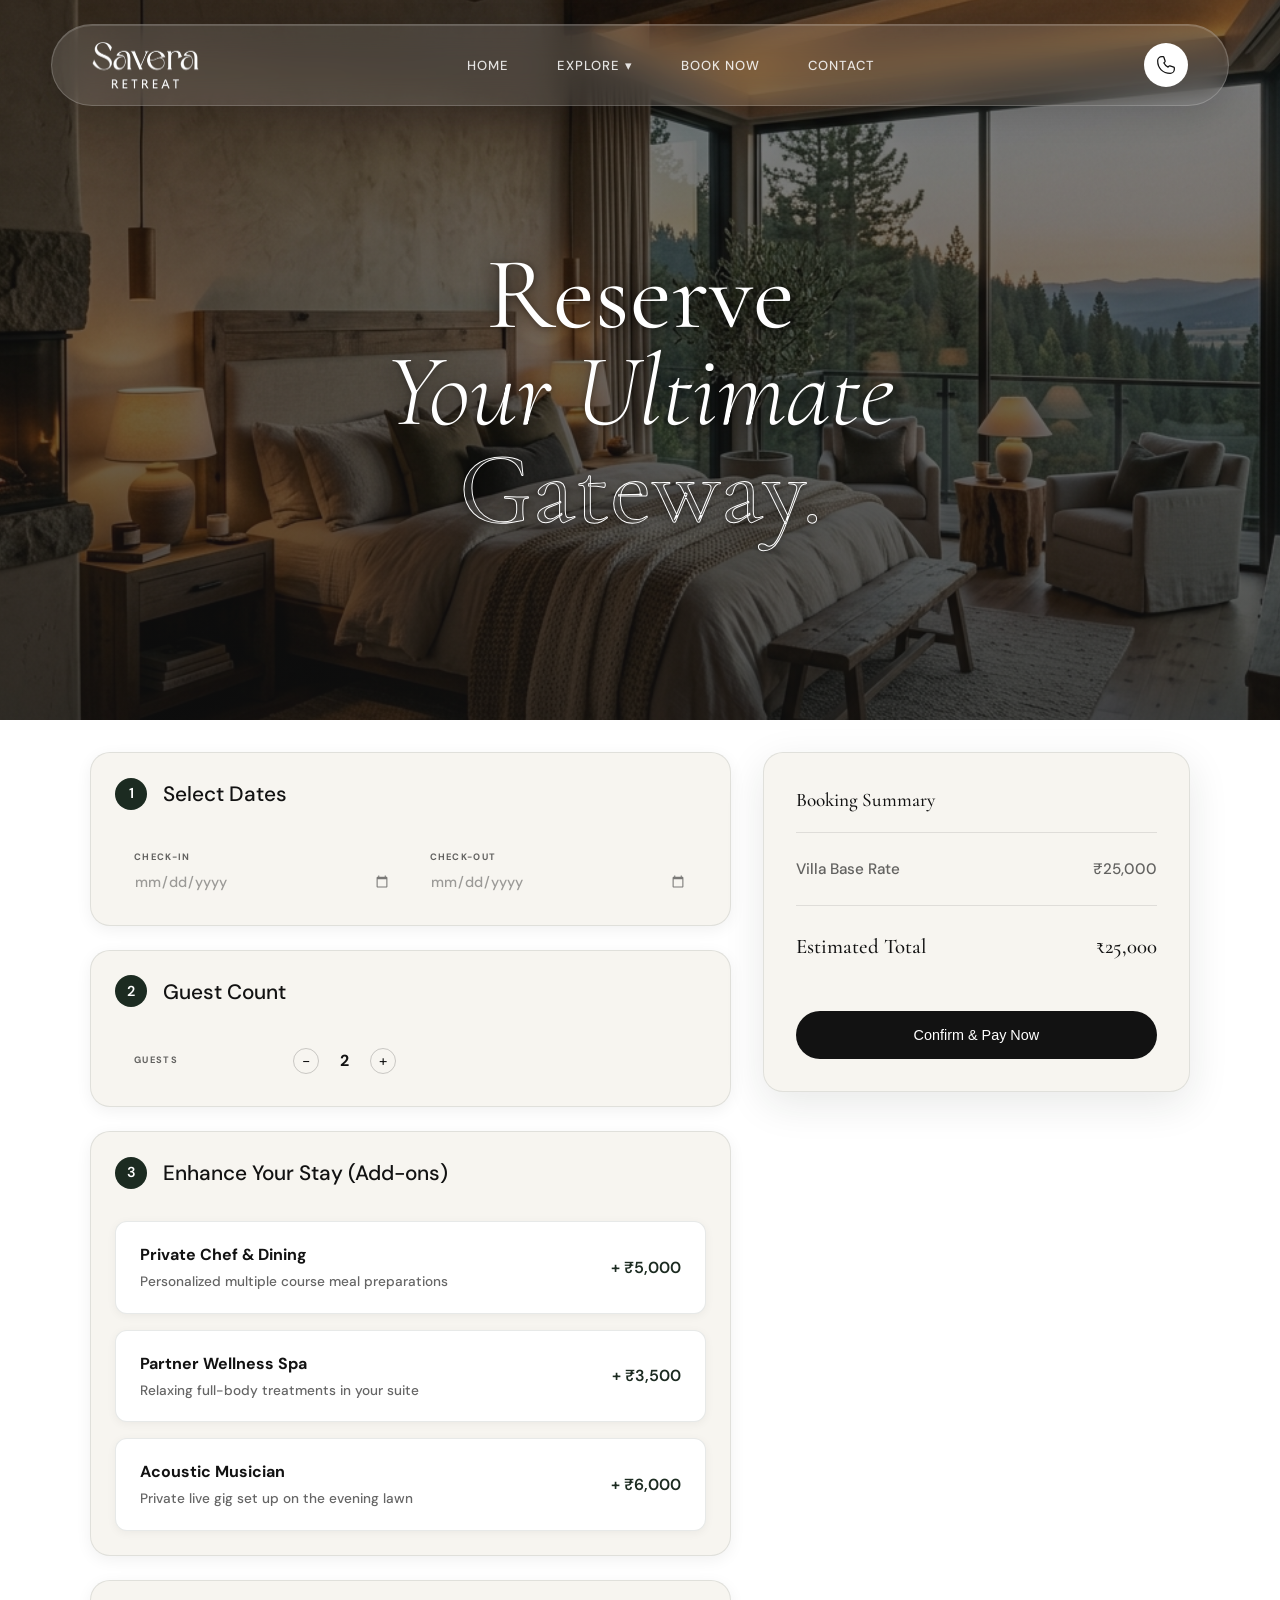
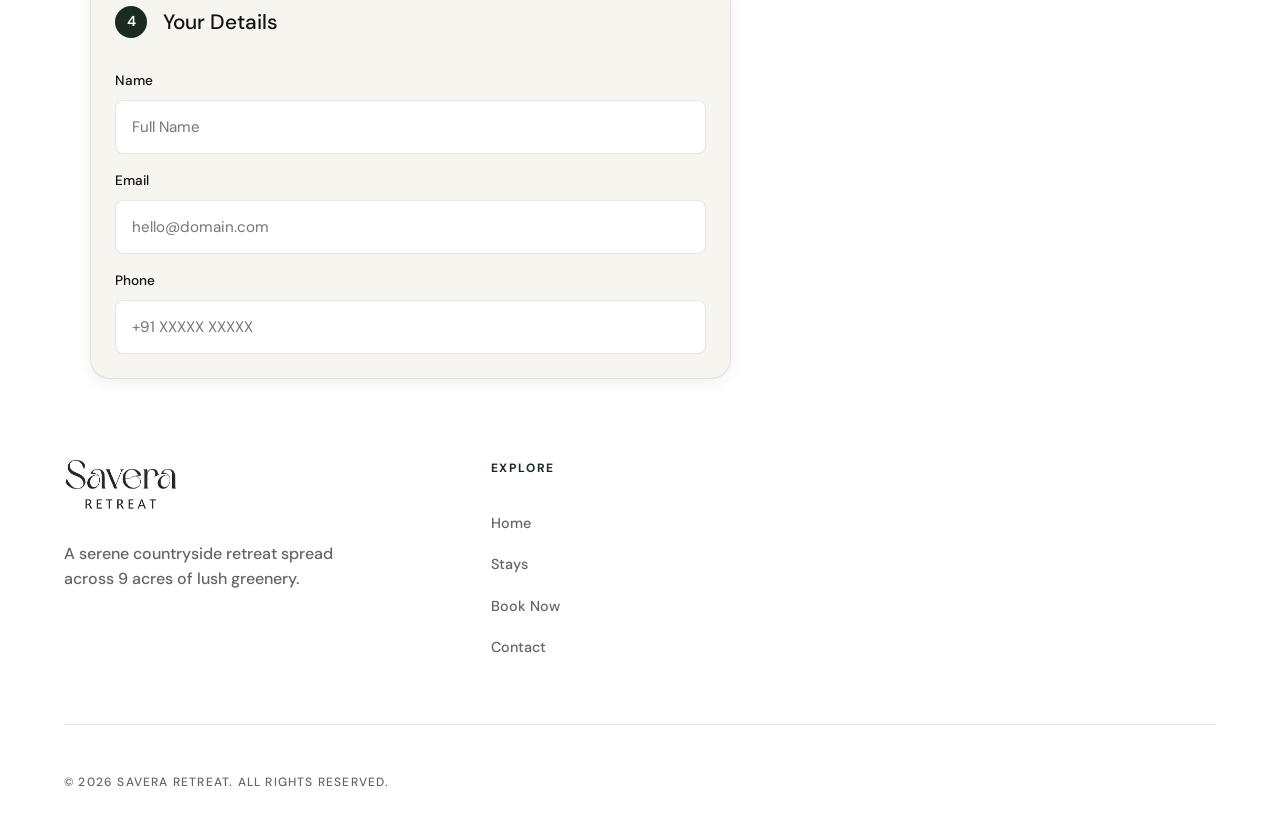
==== booking.html @ c55cebfd "Initial commit" ====
<!DOCTYPE html>
<html lang="en">

<head>
  <meta charset="UTF-8" />
  <meta name="viewport" content="width=device-width, initial-scale=1.0" />
  <title>Book Your Stay — Savera Retreat</title>

  <link rel="preconnect" href="https://fonts.googleapis.com" />
  <link rel="preconnect" href="https://fonts.gstatic.com" crossorigin />
  <link href="https://fonts.googleapis.com/css2?family=Cormorant+Garamond:ital,wght@0,300;0,400;0,500;0,600;1,300;1,400;1,500&family=DM+Sans:ital,opsz,wght@0,9..40,300;0,9..40,400;0,9..40,500;1,9..40,300&display=swap" rel="stylesheet" />

  <link rel="stylesheet" href="styles.css" />
  <link rel="stylesheet" href="pages.css" />
</head>

<body>

  <!-- NAVBAR -->
  <nav class="navbar" id="navbar">
    <div class="nav-inner">
      <a href="index.html" class="nav-logo">
        <img src="logowhite.png" alt="Savera Retreat" />
      </a>

      <ul class="nav-links">
        <li><a href="index.html">Home</a></li>
        <li class="nav-dropdown">
          <a href="#">Explore ▾</a>
          <div class="dropdown-content">
            <a href="stays.html">Stays</a>
            <a href="amenities.html">Amenities</a>
            <a href="location.html">Location</a>
            <a href="things-to-do.html">Things to Do</a>
            <a href="food-dining.html">Food & Dining</a>
            <a href="offers.html">Offers</a>
            <a href="gallery.html">Gallery</a>
          </div>
        </li>
        <li><a href="booking.html">Book Now</a></li>
        <li><a href="contact.html">Contact</a></li>
      </ul>

      <div class="nav-cta">
        <button class="nav-toggle" id="navToggle" aria-label="Toggle menu">
          <span></span>
          <span></span>
          <span></span>
        </button>
        <a href="tel:+917820966482" class="call-btn" aria-label="Call us">
          <svg viewBox="0 0 24 24" fill="none" stroke="currentColor" stroke-width="1.5">
            <path d="M2 7a5 5 0 0 1 5-5h1.5a1 1 0 0 1 .95.68l1.5 4.5a1 1 0 0 1-.23 1.02L9.5 9.5a11 11 0 0 0 5 5l1.3-1.22a1 1 0 0 1 1.02-.23l4.5 1.5A1 1 0 0 1 22 15.5V17a5 5 0 0 1-5 5C8.16 22 2 15.84 2 7Z" />
          </svg>
        </a>
      </div>
    </div>
  </nav>

  <!-- PAGE HERO -->
  <section class="page-hero">
    <div class="page-hero-bg" style="background-image: url('assets/images/booking_hero.png');"></div>
    <div class="page-hero-overlay"></div>
    <div class="page-hero-content reveal">
      <h1 class="hero-headline" style="align-items: center; text-align: center;">
        <span class="line-serif">Reserve</span>
        <span class="line-italic">Your Ultimate</span>
        <span class="line-serif-outline">Gateway.</span>
      </h1>
    </div>
  </section>

  <!-- BOOKING ENGINE SECTION -->
  <section class="booking-page-section">
    <div id="bookingSuccess" class="booking-success" style="display: none;">
      <div class="success-icon">✓</div>
      <h2 style="font-family: var(--serif); font-size: 2.5rem; margin-bottom: 1rem;">Booking Request Received</h2>
      <p style="color: var(--text-muted); margin-bottom: 2rem;">Thank you! Our travel curators will finalize details and reach out shortly via email/phone.</p>
      <a href="index.html" class="btn btn--primary">Return Home</a>
    </div>

    <div class="booking-flow-container" id="bookingFormFields">
      <!-- Steps Column -->
      <div class="booking-steps reveal">
        
        <!-- STEP 1 -->
        <div class="booking-step">
          <div class="step-header">
            <span class="step-num">1</span>
            <span class="step-title">Select Dates</span>
          </div>
          <div class="booking-fields" style="flex-direction: row; flex-wrap: wrap;">
            <div class="booking-field" style="min-width: 200px;">
              <label for="b-checkin">Check-in</label>
              <input type="date" id="b-checkin" required />
            </div>
            <div class="booking-field" style="min-width: 200px;">
              <label for="b-checkout">Check-out</label>
              <input type="date" id="b-checkout" required />
            </div>
          </div>
        </div>

        <!-- STEP 2 -->
        <div class="booking-step">
          <div class="step-header">
            <span class="step-num">2</span>
            <span class="step-title">Guest Count</span>
          </div>
          <div class="booking-field booking-field--guests" style="flex-direction: row; align-items: center; justify-content: space-between; max-width: 300px;">
            <label>Guests</label>
            <div class="guests-control">
              <button class="guests-btn" id="guestMinus" aria-label="Decrease guests">−</button>
              <span id="guestCount">2</span>
              <button class="guests-btn" id="guestPlus" aria-label="Increase guests">+</button>
            </div>
          </div>
        </div>

        <!-- STEP 3 -->
        <div class="booking-step">
          <div class="step-header">
            <span class="step-num">3</span>
            <span class="step-title">Enhance Your Stay (Add-ons)</span>
          </div>
          <div class="addons-list">
            <div class="addon-card" data-price="5000" data-name="Private Dining">
              <div class="addon-info">
                <h4>Private Chef & Dining</h4>
                <p>Personalized multiple course meal preparations</p>
              </div>
              <div class="addon-price">+ ₹5,000</div>
            </div>

            <div class="addon-card" data-price="3500" data-name="In-Villa Spa">
              <div class="addon-info">
                <h4>Partner Wellness Spa</h4>
                <p>Relaxing full-body treatments in your suite</p>
              </div>
              <div class="addon-price">+ ₹3,500</div>
            </div>

            <div class="addon-card" data-price="6000" data-name="Live Entertainment">
              <div class="addon-info">
                <h4>Acoustic Musician</h4>
                <p>Private live gig set up on the evening lawn</p>
              </div>
              <div class="addon-price">+ ₹6,000</div>
            </div>
          </div>
        </div>

        <!-- STEP 4 -->
        <div class="booking-step">
          <div class="step-header">
            <span class="step-num">4</span>
            <span class="step-title">Your Details</span>
          </div>
          <div class="inquiry-form" style="grid-template-columns: 1fr; gap: 1rem;">
            <div class="form-group">
              <label for="u-name">Name</label>
              <input type="text" id="u-name" required placeholder="Full Name" />
            </div>
            <div class="form-group">
              <label for="u-email">Email</label>
              <input type="email" id="u-email" required placeholder="hello@domain.com" />
            </div>
            <div class="form-group">
              <label for="u-phone">Phone</label>
              <input type="tel" id="u-phone" required placeholder="+91 XXXXX XXXXX" />
            </div>
          </div>
        </div>

      </div>

      <!-- Summary Sticky Column -->
      <div class="booking-summary reveal" style="--reveal-delay:0.2s">
        <div class="order-summary-card">
          <h3 class="summary-title">Booking Summary</h3>
          <div class="summary-line" id="summary-base">
            <span id="summary-base-label">Villa Base Rate</span>
            <span id="summary-base-amount">₹25,000</span>
          </div>
          
          <div id="summary-addons">
            <!-- Dynamic items get injected here via pages.js -->
          </div>

          <div class="summary-line total">
            <span>Estimated Total</span>
            <span id="summary-total">₹25,000</span>
          </div>

          <button id="bookNowBtn" class="btn btn--primary" style="width: 100%; margin-top: 2rem;">Confirm & Pay Now</button>
        </div>
      </div>

    </div>
  </section>

  <!-- RAZORPAY MOCK PAYMENT MODAL -->
  <div class="mock-payment-overlay" id="paymentOverlay">
    <div class="mock-payment-modal">
      <div class="modal-header">
        <span class="modal-logo">SAVERA RETREAT</span>
        <button class="close-modal" id="closeModal">&times;</button>
      </div>
      <div class="modal-body">
        <p style="text-align: center; color: var(--text-muted); font-size: 0.85rem; margin-bottom: 0.5rem;">PAYMENT TO SAVERA</p>
        <div class="modal-amount" id="modal-amount">₹25,000</div>
        
        <p style="font-size: 0.85rem; margin-bottom: 1.5rem; text-align: center; color: var(--text-muted);">Secure Gateway Mock Environment</p>
        
        <div class="payment-methods">
          <button id="mockPayBtn" class="pay-btn">Proceed with Standard Card</button>
        </div>
      </div>
    </div>
  </div>

  <!-- FOOTER -->
  <footer class="footer">
    <div class="footer-top">
      <div class="footer-brand">
        <div class="footer-logo">
          <img src="logo.png" alt="Savera Retreat" />
        </div>
        <p>A serene countryside retreat spread across 9 acres of lush greenery.</p>
      </div>
      <div class="footer-links">
        <div class="footer-col">
          <h5>Explore</h5>
          <ul>
            <li><a href="index.html">Home</a></li>
            <li><a href="stays.html">Stays</a></li>
            <li><a href="booking.html">Book Now</a></li>
            <li><a href="contact.html">Contact</a></li>
          </ul>
        </div>
      </div>
    </div>
    <div class="footer-bottom">
      <p>© 2026 Savera Retreat. All rights reserved.</p>
    </div>
  </footer>

  <script src="main.js"></script>
  <script src="pages.js"></script>
  <script>
    // Grab query params if any
    const params = new URLSearchParams(window.location.search);
    if (params.get('checkin')) document.getElementById('b-checkin').value = params.get('checkin');
    if (params.get('checkout')) document.getElementById('b-checkout').value = params.get('checkout');
    if (params.get('guests')) document.getElementById('guestCount').textContent = params.get('guests');
  </script>
</body>

</html>
---- styles.css ----
/* ═══════════════════════════════════════════
   DESIGN SYSTEM & VARIABLES
   ═══════════════════════════════════════════ */
:root {
  --primary-black: #121212;
  --primary-white: #FFFFFF;
  --nature-green: #1C2B21;
  --bg-off-white: #F2F0EB;
  --bg-warm-cream: #EDE9E1;
  --tile-bg: #F7F5F0;
  --tile-border: rgba(28, 43, 33, 0.10);
  --text-muted: rgba(18, 18, 18, 0.65);
  --glass-white: rgba(255, 255, 255, 0.15);
  --glass-blur: blur(12px);
  --border-radius-lg: 32px;
  --border-radius-md: 20px;
  --transition: all 0.6s cubic-bezier(0.16, 1, 0.3, 1);
  --serif: "Cormorant Garamond", serif;
  --sans: "DM Sans", "Helvetica", Arial, sans-serif;
}

* {
  margin: 0;
  padding: 0;
  box-sizing: border-box;
}

html {
  scroll-behavior: smooth;
}

body {
  background-color: var(--primary-white);
  color: var(--primary-black);
  font-family: var(--sans);
  font-weight: 500;
  line-height: 1.6;
  overflow-x: hidden;
  -webkit-font-smoothing: antialiased;
}

a {
  text-decoration: none;
  color: inherit;
  transition: var(--transition);
}

ul {
  list-style: none;
}

img {
  max-width: 100%;
  display: block;
  object-fit: cover;
}

/* ═══════════════════════════════════════════
   TYPOGRAPHY
   ═══════════════════════════════════════════ */
h1, h2, h3, blockquote, .logo-serif {
  font-family: var(--serif);
  font-weight: 400;
}

.section-eyebrow {
  display: block;
  text-transform: uppercase;
  letter-spacing: 0.15em;
  font-size: 0.75rem;
  font-weight: 500;
  margin-bottom: 1.5rem;
  color: var(--nature-green);
}

.section-eyebrow.light {
  color: rgba(255, 255, 255, 0.7);
}

.section-title {
  font-size: clamp(2.5rem, 5vw, 4.5rem);
  line-height: 1.1;
  margin-bottom: 2rem;
}

.section-title em {
  font-style: italic;
  font-weight: 300;
}

.section-title.light {
  color: var(--primary-white);
}

/* ═══════════════════════════════════════════
   BUTTONS
   ═══════════════════════════════════════════ */
.btn {
  display: inline-flex;
  align-items: center;
  justify-content: center;
  padding: 1rem 2.5rem;
  border-radius: 50px;
  font-size: 0.9rem;
  font-weight: 500;
  transition: var(--transition);
  cursor: pointer;
  border: none;
}

.btn--primary {
  background-color: var(--primary-black);
  color: var(--primary-white);
}

.btn--primary:hover {
  background-color: var(--nature-green);
  transform: translateY(-2px);
}

.btn--outline {
  background-color: transparent;
  border: 1px solid rgba(255, 255, 255, 0.4);
  color: var(--primary-white);
  backdrop-filter: var(--glass-blur);
}

.btn--outline:hover {
  background-color: var(--primary-white);
  color: var(--primary-black);
  border-color: var(--primary-white);
}

.btn--outline-light {
  background-color: transparent;
  border: 1px solid rgba(255, 255, 255, 0.4);
  color: var(--primary-white);
}

.btn--outline-light:hover {
  background-color: var(--primary-white);
  color: var(--primary-black);
}

/* ═══════════════════════════════════════════
   NAVBAR
   ═══════════════════════════════════════════ */
.navbar {
  position: fixed;
  top: 1.5rem;
  left: 0;
  width: 100%;
  z-index: 1000;
  padding: 0 4%;
  transition: top 0.5s cubic-bezier(0.16, 1, 0.3, 1),
              padding 0.5s cubic-bezier(0.16, 1, 0.3, 1);
}

/* Scrolled state — navbar docks flush to top */
.navbar.scrolled {
  top: 0;
  padding: 0;
}

.nav-inner {
  max-width: 1240px;
  margin: 0 auto;
  background: rgba(255, 255, 255, 0.12);
  backdrop-filter: blur(16px);
  -webkit-backdrop-filter: blur(16px);
  padding: 1rem 2.5rem;
  border-radius: 60px;
  display: flex;
  align-items: center;
  justify-content: space-between;
  border: 1px solid rgba(255, 255, 255, 0.18);
  box-shadow: 0 8px 32px rgba(0, 0, 0, 0.14), inset 0 1px 0 rgba(255,255,255,0.15);
  transition: border-radius 0.5s cubic-bezier(0.16, 1, 0.3, 1),
              padding 0.5s cubic-bezier(0.16, 1, 0.3, 1),
              max-width 0.5s cubic-bezier(0.16, 1, 0.3, 1),
              background 0.5s cubic-bezier(0.16, 1, 0.3, 1),
              box-shadow 0.5s cubic-bezier(0.16, 1, 0.3, 1);
}

/* When scrolled: expand to full-width solid bar */
.navbar.scrolled .nav-inner {
  max-width: 100%;
  border-radius: 0;
  padding: 0.6rem 5%;
  background: rgba(18, 18, 18, 0.96);
  backdrop-filter: blur(20px);
  -webkit-backdrop-filter: blur(20px);
  box-shadow: 0 2px 30px rgba(0, 0, 0, 0.25);
  border: none;
  border-bottom: 1px solid rgba(255, 255, 255, 0.06);
}

.nav-logo img {
  height: 48px;
  width: auto;
  display: block;
}

.logo-sans {
  display: none;
}

.nav-links {
  display: flex;
  align-items: center;
  gap: 3rem;
}

.nav-links li {
  display: flex;
  align-items: center;
}

.nav-links a {
  display: flex;
  align-items: center;
  color: var(--primary-white);
  font-size: 0.82rem;
  font-weight: 500;
  letter-spacing: 0.08em;
  text-transform: uppercase;
  line-height: 1;
  opacity: 0.85;
  transition: opacity 0.25s ease;
  padding: 5px 0; /* Vertical safe area */
  transform: translateY(1px); /* Optical adjustment for uppercase */
}

.nav-links a:hover {
  opacity: 1;
}

.nav-cta {
  display: flex;
  align-items: center;
  gap: 1.25rem;
}

.call-btn {
  width: 44px;
  height: 44px;
  border-radius: 50%;
  background: var(--primary-white);
  color: var(--primary-black);
  display: flex;
  align-items: center;
  justify-content: center;
  flex-shrink: 0;
}

.call-btn svg {
  width: 20px;
  height: 20px;
}

/* Navbar Dark Variant (inner pages) */
.navbar--dark .nav-inner {
  background: rgba(255, 255, 255, 0.95);
  border-color: rgba(18, 18, 18, 0.1);
  box-shadow: 0 10px 30px rgba(0, 0, 0, 0.05);
}
.navbar--dark .nav-links a {
  color: var(--primary-black);
}
.navbar--dark .call-btn {
  background: var(--primary-black);
  color: var(--primary-white);
}
/* Dark navbar scrolled: stay solid white, just lose the pill shape */
.navbar--dark.scrolled .nav-inner {
  background: rgba(255, 255, 255, 0.98);
  border-bottom: 1px solid rgba(18, 18, 18, 0.08);
  box-shadow: 0 2px 20px rgba(0, 0, 0, 0.08);
  border-radius: 0;
}

/* Dropdown Menu Styles */
.nav-dropdown {
  position: relative;
}

/* Hover bridge to keep dropdown open */
.nav-dropdown::after {
  content: '';
  position: absolute;
  top: 100%;
  left: 0;
  width: 100%;
  height: 20px;
  background: transparent;
  pointer-events: none;
}

.nav-dropdown:hover::after {
  pointer-events: auto;
}

.dropdown-content {
  position: absolute;
  background-color: rgba(255, 255, 255, 0.98);
  min-width: 180px;
  box-shadow: 0 15px 40px rgba(0, 0, 0, 0.12);
  z-index: 1001;
  border-radius: 16px;
  overflow: hidden;
  top: calc(100% + 0.5rem);
  left: 50%;
  /* Smooth open/close via opacity+visibility instead of display toggling */
  opacity: 0;
  visibility: hidden;
  pointer-events: none;
  transform: translateX(-50%) translateY(6px);
  transition: opacity 0.2s ease, transform 0.2s ease, visibility 0s linear 0.2s;
  border: 1px solid rgba(18, 18, 18, 0.07);
  backdrop-filter: var(--glass-blur);
}

.dropdown-content a {
  color: var(--primary-black) !important;
  padding: 0.9rem 1.5rem;
  text-decoration: none;
  display: block;
  font-size: 0.78rem;
  font-weight: 500;
  letter-spacing: 0.06em;
  text-transform: uppercase;
  text-align: left;
  opacity: 0.85;
  transition: background 0.15s ease, opacity 0.15s ease;
}

.dropdown-content a:hover {
  background-color: var(--bg-off-white);
  opacity: 1;
}

.nav-dropdown:hover > a {
  opacity: 1 !important;
}

/* Dropdown opens on hover (desktop) OR via .open class (JS click) */
.nav-dropdown:hover .dropdown-content,
.nav-dropdown.open .dropdown-content {
  opacity: 1;
  visibility: visible;
  pointer-events: auto;
  transform: translateX(-50%) translateY(0);
  transition: opacity 0.18s ease, transform 0.18s ease, visibility 0s linear 0s;
}

/* Mobile Hamburger Menu */
.nav-toggle {
  display: none;
  background: transparent;
  border: none;
  cursor: pointer;
  padding: 0.5rem;
}
.nav-toggle span {
  display: block;
  width: 25px;
  height: 2px;
  background: var(--primary-white);
  margin-bottom: 5px;
  transition: transform 0.3s ease, opacity 0.3s ease;
}
.nav-toggle span:last-child {
  margin-bottom: 0;
}
.navbar--dark .nav-toggle span {
  background: var(--primary-black);
}

@media (max-width: 1024px) {
  .nav-toggle {
    display: block;
  }
  .nav-links {
    position: absolute;
    top: 100%;
    left: 5%;
    width: 90%;
    background: var(--primary-white);
    border-radius: 20px;
    padding: 2rem;
    flex-direction: column;
    gap: 1.5rem;
    align-items: center;
    box-shadow: 0 10px 30px rgba(0,0,0,0.1);
    opacity: 0;
    visibility: hidden;
    transform: translateY(10px);
    transition: var(--transition);
    z-index: 1000;
  }
  .nav-links.active {
    opacity: 1;
    visibility: visible;
    transform: translateY(0);
  }
  .nav-links a {
    color: var(--primary-black);
    font-size: 1.1rem;
  }
}


/* ═══════════════════════════════════════════
   HERO SECTION
   ═══════════════════════════════════════════ */
.hero {
  height: 100vh;
  min-height: 800px;
  position: relative;
  display: flex;
  align-items: center;
  justify-content: center;
  color: var(--primary-white);
  text-align: center;
  padding: 8rem 5% 3rem; /* Increased top padding for navbar */
  overflow: hidden;
}

.hero-visuals {
  position: absolute;
  top: 0;
  left: 0;
  width: 100%;
  height: 100%;
  z-index: 1;
}

/* ═══════════════════════════════════════════
   HERO SLIDESHOW (replaces static hero-bg)
   ═══════════════════════════════════════════ */
.hero-slideshow {
  position: absolute;
  top: 0;
  left: 0;
  width: 100%;
  height: 100%;
  z-index: -2;
}

.hero-slide {
  position: absolute;
  top: 0;
  left: 0;
  width: 100%;
  height: 100%;
  background-size: cover;
  background-position: center;
  opacity: 0;
  transition: opacity 1.4s cubic-bezier(0.16, 1, 0.3, 1);
  transform: scale(1.05);
  animation: heroKenBurns 8s ease-in-out infinite alternate;
}

.hero-slide.active {
  opacity: 1;
}

@keyframes heroKenBurns {
  0%   { transform: scale(1.05) translateY(0px); }
  100% { transform: scale(1.12) translateY(-10px); }
}

.hero-overlay {
  position: absolute;
  top: 0;
  left: 0;
  width: 100%;
  height: 100%;
  /* Lightened top area for navbar visibility */
  background:
    radial-gradient(ellipse at center, rgba(10, 10, 10, 0.3) 0%, rgba(10, 10, 10, 0.6) 100%),
    linear-gradient(to bottom,
      rgba(10, 10, 10, 0.2) 0%,
      rgba(10, 10, 10, 0.3) 30%,
      rgba(10, 10, 10, 0.5) 70%,
      rgba(10, 10, 10, 0.8) 100%);
  z-index: -1;
}

.hero-content {
  max-width: 900px;
  position: relative;
  z-index: 10;
}

.hero-headline {
  font-size: clamp(3.5rem, 8vw, 7.5rem);
  line-height: 0.95;
  margin-bottom: 2rem;
  display: flex;
  flex-direction: column;
  /* Soft shadow so each line reads clearly over any slide */
  text-shadow: 0 2px 24px rgba(0, 0, 0, 0.55), 0 1px 6px rgba(0, 0, 0, 0.35);
}

.hero-headline .line-serif {
  display: block;
}

.hero-headline .line-italic {
  font-family: var(--serif);
  font-style: italic;
  font-weight: 300;
}

.hero-headline .line-serif-outline {
  -webkit-text-stroke: 1px var(--primary-white);
  color: rgba(255, 255, 255, 0.1); /* Fallback for older browsers */
}

.hero-sub {
  font-size: 1.1rem;
  max-width: 600px;
  margin: 0 auto 3rem;
  opacity: 0.95;
  font-weight: 300;
  text-shadow: 0 1px 12px rgba(0, 0, 0, 0.6);
}

.hero-ctas {
  display: flex;
  gap: 1rem;
  justify-content: center;
  flex-wrap: wrap;
}

/* Hero Glass CTAs — both buttons identical, unified hover */
.btn--glass {
  background: rgba(255, 255, 255, 0.12);
  color: var(--primary-white);
  border: 1px solid rgba(255, 255, 255, 0.35);
  backdrop-filter: blur(14px);
  -webkit-backdrop-filter: blur(14px);
  box-shadow:
    0 4px 20px rgba(0, 0, 0, 0.15),
    inset 0 1px 0 rgba(255, 255, 255, 0.2);
  letter-spacing: 0.04em;
  font-size: 0.88rem;
  padding: 0.95rem 2.4rem;
  border-radius: 50px;
  transition: background 0.25s ease, box-shadow 0.25s ease,
              color 0.25s ease, border-color 0.25s ease, transform 0.25s ease;
}

.btn--glass:hover {
  background: rgba(255, 255, 255, 0.92);
  color: var(--primary-black);
  border-color: rgba(255, 255, 255, 0.9);
  box-shadow:
    0 8px 32px rgba(0, 0, 0, 0.2),
    inset 0 1px 0 rgba(255, 255, 255, 0.5);
  transform: translateY(-2px);
}

/* Floating Tags */
.prop-tag {
  position: absolute;
  display: flex;
  align-items: center;
  gap: 0.8rem;
  background: var(--glass-white);
  backdrop-filter: var(--glass-blur);
  padding: 0.6rem 1.2rem;
  border-radius: 30px;
  font-size: 0.75rem;
  border: 1px solid rgba(255, 255, 255, 0.1);
  z-index: 5;
  animation: float 6s ease-in-out infinite;
}

.tag-dot {
  width: 6px;
  height: 6px;
  background: var(--primary-white);
  border-radius: 50%;
  box-shadow: 0 0 10px var(--primary-white);
}

.prop-tag--pool { top: 20%; left: 8%; animation-delay: 0s; }
.prop-tag--deck { top: 35%; right: 8%; animation-delay: 1s; }
.prop-tag--suite { bottom: 30%; left: 10%; animation-delay: 2s; }

@keyframes float {
  0%, 100% { transform: translateY(0); }
  50% { transform: translateY(-15px); }
}

/* ── Hero Progress Bars ─────────────────────── */
.hero-progress {
  position: absolute;
  bottom: 0;
  left: 0;
  width: 100%;
  display: flex;
  gap: 6px;
  padding: 0 5% 1.4rem;
  z-index: 20;
  box-sizing: border-box;
}

.hero-progress-bar {
  flex: 1;
  height: 2px;
  background: rgba(255, 255, 255, 0.25);
  border-radius: 2px;
  overflow: hidden;
  cursor: pointer;
  transition: height 0.25s ease;
}

.hero-progress-bar:hover {
  height: 3px;
}

.hero-progress-fill {
  height: 100%;
  width: 0%;
  background: var(--primary-white);
  border-radius: 2px;
  transition: width 0.15s linear;
}

.hero-progress-bar.active .hero-progress-fill {
  animation: heroProgressFill var(--slide-duration, 5000ms) linear forwards;
}

@keyframes heroProgressFill {
  from { width: 0%; }
  to   { width: 100%; }
}

.hero-progress-bar.done .hero-progress-fill {
  width: 100%;
  opacity: 0.45;
}

/* Booking Strip */
.booking-strip {
  position: absolute;
  bottom: -45px;
  left: 50%;
  transform: translateX(-50%);
  width: 95%;
  max-width: 1200px;
  z-index: 100;
}

.booking-inner {
  background: var(--primary-white);
  padding: 1rem 1.5rem 1rem 2rem;
  border-radius: var(--border-radius-md);
  box-shadow: 0 25px 60px rgba(0, 0, 0, 0.18);
  display: flex;
  align-items: center;
  justify-content: space-between;
  gap: 1rem;
}

.booking-label {
  font-family: var(--serif);
  font-size: 1.2rem;
  color: var(--primary-black);
  white-space: nowrap;
  padding-right: 1.5rem;
  border-right: 1px solid rgba(18, 18, 18, 0.1);
  flex-shrink: 0;
}

.booking-fields {
  flex: 1;
  display: flex;
  align-items: center;
  gap: 0;
}

.booking-field {
  display: flex;
  flex-direction: column;
  gap: 0.25rem;
  flex: 1;
  min-width: 110px;
  padding: 0.5rem 1.2rem;
}

/* Guests field needs a bit more room to show the counter clearly */
.booking-field--guests {
  min-width: 130px;
  flex-shrink: 0;
}

.booking-field label {
  font-size: 0.58rem;
  text-transform: uppercase;
  letter-spacing: 0.14em;
  color: var(--text-muted);
  font-weight: 700;
  margin-bottom: 0.1rem;
}

.booking-field input[type="date"] {
  border: none;
  font-family: var(--sans);
  font-size: 0.9rem;
  font-weight: 500;
  outline: none;
  background: transparent;
  color: var(--primary-black);
  cursor: pointer;
  width: 100%;
  -webkit-appearance: none;
  appearance: none;
  padding: 0;
  line-height: 1.4;
}

/* Style the empty date placeholder text */
.booking-field input[type="date"]:not(:focus):not([value])::-webkit-datetime-edit {
  color: rgba(18, 18, 18, 0.4);
}

.booking-field input[type="date"]::-webkit-calendar-picker-indicator {
  opacity: 0.5;
  cursor: pointer;
  width: 14px;
  height: 14px;
}

.booking-field input[type="date"]::-webkit-calendar-picker-indicator:hover {
  opacity: 1;
}

.booking-divider {
  width: 1px;
  height: 40px;
  background: rgba(18, 18, 18, 0.08);
  flex-shrink: 0;
}

.guests-control {
  display: flex;
  align-items: center;
  gap: 0.7rem;
  font-weight: 500;
  font-size: 0.9rem;
}

/* Guest count number — explicit sizing so it never collapses or shifts layout */
#guestCount {
  display: inline-block;
  min-width: 1.8rem;
  text-align: center;
  font-size: 1rem;
  font-weight: 700;
  color: var(--primary-black);
  line-height: 1;
  transition: transform 0.15s ease;
}

/* Pulse feedback when count changes */
#guestCount.bump {
  transform: scale(1.35);
}

@keyframes guestBump {
  0%   { transform: scale(1); }
  40%  { transform: scale(1.4); }
  100% { transform: scale(1); }
}

.guests-btn {
  width: 26px;
  height: 26px;
  border-radius: 50%;
  border: 1.5px solid rgba(18, 18, 18, 0.2);
  background: transparent;
  cursor: pointer;
  display: flex;
  align-items: center;
  justify-content: center;
  transition: background 0.2s ease, border-color 0.2s ease, color 0.2s ease;
  font-size: 0.95rem;
  line-height: 1;
  color: var(--primary-black);
  -webkit-appearance: none;
  appearance: none;
  font-family: var(--sans);
  padding: 0;
  user-select: none;
}

.guests-btn:hover,
.guests-btn:focus {
  background: var(--primary-black);
  color: var(--primary-white);
  border-color: var(--primary-black);
  outline: none;
}

.guests-btn:disabled {
  opacity: 0.3;
  cursor: not-allowed;
}

.btn--avail {
  background-color: var(--nature-green);
  color: var(--primary-white);
  padding: 1rem 1.75rem;
  white-space: nowrap;
  flex-shrink: 0;
  font-size: 0.85rem;
}

.btn--avail:hover {
  background-color: #0e1a11;
  transform: translateY(-1px);
}

/* Toast error/success message */
.booking-toast {
  position: absolute;
  bottom: calc(100% + 0.75rem);
  left: 50%;
  transform: translateX(-50%) translateY(6px);
  background: #1a1a1a;
  color: #fff;
  font-size: 0.85rem;
  padding: 0.6rem 1.5rem;
  border-radius: 50px;
  white-space: nowrap;
  pointer-events: none;
  opacity: 0;
  transition: opacity 0.3s ease, transform 0.3s ease;
  z-index: 110;
  box-shadow: 0 8px 24px rgba(0,0,0,0.2);
}

.booking-toast.visible {
  opacity: 1;
  transform: translateX(-50%) translateY(0);
}

.booking-toast.error {
  background: #c0392b;
}

.booking-toast.success {
  background: var(--nature-green);
}

/* ═══════════════════════════════════════════
   ABOUT SECTION
   ═══════════════════════════════════════════ */
.about {
  padding: 5rem 5% 0;
  background-color: var(--bg-off-white);
  position: relative;
  overflow: hidden;
}

.about-bg-text {
  position: absolute;
  top: 50%;
  left: 50%;
  transform: translate(-50%, -50%);
  font-family: var(--serif);
  font-size: 40vw;
  color: rgba(18, 18, 18, 0.025);
  z-index: 1;
  pointer-events: none;
  white-space: nowrap;
  user-select: none;
}

/* ── Eyebrow ── */
.about-eyebrow-wrap {
  display: flex;
  align-items: center;
  justify-content: center;
  gap: 1.5rem;
  margin-bottom: 2.5rem;
  position: relative;
  z-index: 2;
}

.about-eyebrow-line {
  display: block;
  width: 60px;
  flex-shrink: 0;
  height: 1px;
  background: rgba(28, 43, 33, 0.25);
}

.about-eyebrow {
  text-transform: uppercase;
  letter-spacing: 0.3em;
  font-size: 0.7rem;
  font-weight: 600;
  color: var(--nature-green);
  margin: 0;
  white-space: nowrap;
}

/* ── Editorial Statement ── */
.about-statement-wrap {
  max-width: 900px;
  margin: 0 auto 4rem;
  text-align: center;
  position: relative;
  z-index: 2;
}

.about-statement {
  font-family: var(--serif);
  font-size: clamp(1.9rem, 3.2vw, 3.2rem);
  line-height: 1.3;
  font-weight: 400;
  color: var(--primary-black);
  display: inline;
}

.about-inline-img {
  display: inline-block;
  width: clamp(110px, 12vw, 160px);
  height: clamp(68px, 7.5vw, 98px);
  border-radius: 9999px;
  overflow: hidden;
  vertical-align: middle;
  margin: 0 0.4em;
  transform: translateY(-4px);
  box-shadow: 0 8px 24px rgba(0, 0, 0, 0.15);
}

.about-inline-img img {
  width: 100%;
  height: 100%;
  object-fit: cover;
}

.about-italic {
  font-family: var(--serif);
  font-style: italic;
  font-weight: 300;
  color: var(--nature-green);
}

/* ── 3-Column: Image | Text | Image ── */
.about-columns {
  display: grid;
  grid-template-columns: 1fr 1fr 1fr;
  gap: 2rem;
  align-items: center;
  max-width: 1200px;
  margin: 0 auto;
  position: relative;
  z-index: 2;
  padding-bottom: 4rem;
}

.about-col-img {
  height: 400px;
  border-radius: var(--border-radius-lg);
  overflow: hidden;
  box-shadow: 0 12px 40px rgba(0, 0, 0, 0.12);
}

.about-col-img img {
  width: 100%;
  height: 100%;
  object-fit: cover;
  transition: transform 1.4s cubic-bezier(0.16, 1, 0.3, 1);
}

.about-col-img:hover img {
  transform: scale(1.05);
}

.about-col-text {
  display: flex;
  flex-direction: column;
  gap: 0;
  padding: 0 1rem;
}

.about-lead {
  font-size: 1rem;
  line-height: 1.7;
  color: var(--primary-black);
  font-weight: 500;
  margin-bottom: 0.75rem;
}

.about-body-text {
  font-size: 0.9rem;
  line-height: 1.8;
  color: var(--text-muted);
  font-weight: 300;
  margin-bottom: 0;
}

/* ── Stats Strip ── */
.about-stats-strip {
  background: var(--primary-black);
  padding: 3rem 5%;
  display: flex;
  justify-content: center;
  align-items: center;
  gap: 0;
  position: relative;
  z-index: 2;
}

.about-stat {
  flex: 1;
  display: flex;
  flex-direction: column;
  align-items: center;
  gap: 0.4rem;
  text-align: center;
  padding: 0 2rem;
}

.about-stat-num {
  font-family: var(--serif);
  font-size: clamp(2.5rem, 4vw, 3.5rem);
  color: var(--primary-white);
  line-height: 1;
  font-weight: 400;
}

.about-stat-label {
  font-size: 0.72rem;
  text-transform: uppercase;
  letter-spacing: 0.15em;
  color: rgba(255, 255, 255, 0.5);
  font-weight: 500;
}

.about-stat-sep {
  width: 1px;
  height: 50px;
  background: rgba(255, 255, 255, 0.12);
  flex-shrink: 0;
}

/* Responsive */
@media (max-width: 1024px) {
  .about {
    padding: 7rem 0 0;
  }
  .about-columns {
    grid-template-columns: 1fr;
    gap: 0;
    padding-bottom: 0;
  }
  .about-col-img {
    height: 300px;
    border-radius: 0 !important;
  }
  .about-col-text {
    padding: 3rem 5%;
  }
  .about-stats-strip {
    flex-wrap: wrap;
    gap: 2rem;
    padding: 2.5rem 5%;
    margin-top: 0;
  }
  .about-stat-sep { display: none; }
  .about-stat { flex: 0 0 40%; }
}

@media (max-width: 768px) {
  .about-statement {
    font-size: 2.2rem;
  }
  .about-inline-img {
    width: 110px;
    height: 66px;
  }
  .about-stat { flex: 0 0 48%; }
  .about-eyebrow-wrap {
    padding: 0 5%;
  }
}

/* ═══════════════════════════════════════════
   STAYS & VILLA SHOWCASE
   ═══════════════════════════════════════════ */
.stays {
  padding: 3rem 5%;
}

.stays-header {
  max-width: 1200px;
  margin: 0 auto 3rem;
}

.villa-showcase {
  max-width: 1200px;
  margin: 0 auto;
  display: grid;
  grid-template-columns: 1.2fr 1fr;
  gap: 0;
  align-items: stretch;
  background: var(--bg-off-white);
  border-radius: var(--border-radius-lg);
  overflow: hidden;
  box-shadow: 0 20px 50px rgba(0, 0, 0, 0.08);
  border: 1px solid var(--tile-border);
}

.villa-img-wrap {
  width: 100%;
  height: 600px;
  overflow: hidden;
}

.villa-img-wrap img {
  width: 100%;
  height: 100%;
  object-fit: cover;
  transition: transform 1.2s cubic-bezier(0.16, 1, 0.3, 1);
}

.villa-showcase:hover .villa-img-wrap img {
  transform: scale(1.05);
}

.villa-details {
  padding: 3rem 3rem 3rem 2.5rem;
  display: flex;
  flex-direction: column;
  justify-content: center;
  gap: 0;
}

.villa-features {
  margin: 1.5rem 0 2rem;
  display: flex;
  flex-direction: column;
  gap: 1rem;
}

.v-feature {
  font-size: 0.95rem;
  color: var(--text-muted);
  display: grid;
  grid-template-columns: 90px 1fr;
  align-items: baseline;
  gap: 0.5rem;
  line-height: 1.5;
}

.v-feature strong {
  color: var(--primary-black);
  font-weight: 600;
  white-space: nowrap;
}

/* Stay card classes (index.html villa showcase) */
.stay-tag {
  display: inline-block;
  font-size: 0.72rem;
  text-transform: uppercase;
  letter-spacing: 0.15em;
  font-weight: 600;
  color: var(--nature-green);
  border: 1px solid rgba(28, 43, 33, 0.2);
  background: var(--bg-warm-cream);
  padding: 0.35rem 1rem;
  border-radius: 20px;
  margin-bottom: 1rem;
}

.stay-name {
  font-family: var(--serif);
  font-size: clamp(1.6rem, 2.5vw, 2.2rem);
  line-height: 1.2;
  margin-bottom: 0.75rem;
  color: var(--primary-black);
  font-weight: 400;
}

.stay-desc {
  font-size: 1rem;
  color: var(--text-muted);
  line-height: 1.7;
  margin-bottom: 0;
}

.stay-meta {
  display: flex;
  align-items: center;
  justify-content: space-between;
  gap: 1.5rem;
  flex-wrap: wrap;
  padding-top: 1.5rem;
  border-top: 1px solid var(--tile-border);
}

.stay-meta > span {
  font-size: 0.85rem;
  color: var(--text-muted);
  line-height: 1.6;
}

/* ═══════════════════════════════════════════
   AMENITIES SECTION
   ═══════════════════════════════════════════ */
.amenities {
  padding: 3rem 5%;
  background: var(--bg-off-white);
}

.amenities-header {
  max-width: 1200px;
  margin: 0 auto 2rem;
}

.amenities-grid {
  max-width: 1200px;
  margin: 0 auto;
  display: grid;
  grid-template-columns: repeat(auto-fit, minmax(300px, 1fr));
  gap: 2rem;
}

.amenity-item {
  padding: 3rem 2.5rem;
  background: var(--primary-white);
  border-radius: var(--border-radius-md);
  transition: var(--transition);
  border: 1px solid var(--tile-border);
  box-shadow: 0 4px 20px rgba(18, 18, 18, 0.06);
}

.amenity-item:hover {
  transform: translateY(-8px);
  border-color: var(--nature-green);
  box-shadow: 0 16px 40px rgba(28, 43, 33, 0.12);
}

.svg-amenity {
  width: 44px;
  height: 44px;
  color: var(--nature-green);
  margin-bottom: 1.5rem;
  stroke-width: 1.25;
}


.amenity-icon {
  font-size: 2.5rem;
  margin-bottom: 1.5rem;
}

.amenity-item h4 {
  font-family: var(--sans);
  font-size: 1.25rem;
  font-weight: 500;
  margin-bottom: 0.75rem;
  color: var(--primary-black);
}

.amenity-item p {
  font-size: 0.95rem;
  color: var(--text-muted);
  line-height: 1.6;
}

/* ═══════════════════════════════════════════
   EXPERIENCE SECTION
   ═══════════════════════════════════════════ */
.experience {
  background-color: var(--primary-black);
  padding: 3rem 5%; /* Reduced spacing */
  display: grid;
  grid-template-columns: 1fr 1.2fr;
  gap: 8rem;
  align-items: center;
}

.exp-left {
  max-width: 500px;
}

.exp-body {
  color: rgba(255, 255, 255, 0.7);
  font-size: 1.1rem;
  margin-bottom: 4rem;
}

.exp-list {
  display: flex;
  flex-direction: column;
  gap: 3rem;
}

.exp-item {
  display: flex;
  gap: 2rem;
  color: var(--primary-white);
}

.exp-icon {
  width: 32px;
  height: 32px;
  flex-shrink: 0;
  color: rgba(255, 255, 255, 0.5);
}

.exp-item h4 {
  font-size: 1.2rem;
  margin-bottom: 0.5rem;
  font-weight: 500;
}

.exp-item p {
  font-size: 0.9rem;
  color: rgba(255, 255, 255, 0.6);
  font-weight: 300;
}

.exp-img-grid {
  display: grid;
  grid-template-columns: repeat(2, 1fr);
  grid-template-rows: auto auto;
  gap: 2rem;
}

.exp-img {
  border-radius: var(--border-radius-md);
  overflow: hidden;
}

.exp-img--tall { grid-row: span 2; }
.exp-img--short { height: 300px; }
.exp-img--wide { height: 250px; }

.exp-img img {
  width: 100%;
  height: 100%;
  object-fit: cover;
}

/* ═══════════════════════════════════════════
   WELLNESS SECTION
   ═══════════════════════════════════════════ */
.wellness {
  padding: 4rem 5%; /* Reduced from 12rem */
  display: flex;
  align-items: center;
  gap: 10%;
}

.wellness-img {
  flex: 1.2;
  height: 700px;
  border-radius: 400px 400px 0 0;
  overflow: hidden;
}

.wellness-img img {
  width: 100%;
  height: 100%;
  object-fit: cover;
}

.wellness-content {
  flex: 1;
  max-width: 500px;
}

.wellness-content p {
  font-size: 1.2rem;
  color: var(--text-muted);
  font-weight: 300;
  line-height: 1.8;
}

/* ═══════════════════════════════════════════
   TESTIMONIALS
   ═══════════════════════════════════════════ */
.testimonials {
  padding: 3rem 5%; /* Reduced spacing */
  background: var(--bg-off-white);
  text-align: center;
  position: relative;
  overflow: hidden;
}

.test-bg-text {
  position: absolute;
  top: 50%;
  left: 50%;
  transform: translate(-50%, -50%);
  font-family: var(--serif);
  font-size: 60vw;
  color: rgba(18, 18, 18, 0.02);
  z-index: 1;
  line-height: 0;
}

.test-inner {
  max-width: 900px;
  margin: 0 auto;
  position: relative;
  z-index: 2;
}

.test-slide {
  display: none;
  animation: fadeIn 1s forwards;
}

.test-slide.active {
  display: block;
}

blockquote {
  font-size: clamp(1.8rem, 3vw, 2.8rem);
  line-height: 1.3;
  margin-bottom: 2.5rem;
  font-style: italic;
  font-weight: 300;
}

cite {
  font-style: normal;
  text-transform: uppercase;
  letter-spacing: 0.2em;
  font-size: 0.8rem;
  font-weight: 600;
  color: var(--nature-green);
}

.test-dots {
  display: flex;
  justify-content: center;
  gap: 1rem;
  margin-top: 4rem;
}

.test-dot {
  width: 8px;
  height: 8px;
  border-radius: 50%;
  border: 1px solid var(--primary-black);
  background: transparent;
  cursor: pointer;
  padding: 0;
  transition: var(--transition);
}

.test-dot.active {
  background: var(--primary-black);
  transform: scale(1.5);
}

@keyframes fadeIn {
  from { opacity: 0; transform: translateY(20px); }
  to { opacity: 1; transform: translateY(0); }
}

/* ═══════════════════════════════════════════
   CLOSING SECTION
   ═══════════════════════════════════════════ */
.closing {
  height: 90vh;
  position: relative;
  display: flex;
  align-items: center;
  justify-content: center;
  text-align: center;
  color: var(--primary-white);
  padding: 0 5%;
  overflow: hidden;
}

.closing-bg {
  position: absolute;
  top: 0;
  left: 0;
  width: 100%;
  height: 100%;
  z-index: -1;
}

.closing-bg img {
  width: 100%;
  height: 100%;
  object-fit: cover;
}

.closing-overlay {
  position: absolute;
  top: 0;
  left: 0;
  width: 100%;
  height: 100%;
  background: rgba(18, 18, 18, 0.5);
}

.closing-content {
  position: relative;
  z-index: 2;
}

.closing-headline {
  font-size: clamp(3.5rem, 8vw, 7rem);
  line-height: 1;
  margin-bottom: 2rem;
}

.closing-headline em {
  font-style: italic;
  font-weight: 300;
}

.closing-ctas {
  display: flex;
  gap: 2rem;
  justify-content: center;
  margin-top: 3.5rem;
}

/* ═══════════════════════════════════════════
   FOOTER
   ═══════════════════════════════════════════ */
footer {
  padding: 3rem 5% 2rem; /* Reduced from 8rem/4rem */
  background: var(--primary-white);
}

.footer-logo img {
  height: 50px;
  width: auto;
}

.footer-top {
  max-width: 1200px;
  margin: 0 auto 3rem;
  display: grid;
  grid-template-columns: 1.5fr 3fr;
  gap: 4rem;
}

.footer-brand p {
  margin-top: 2rem;
  color: var(--text-muted);
  max-width: 300px;
}

.footer-logo {
  font-size: 2rem;
  display: flex;
  align-items: center;
  gap: 0.5rem;
}

.footer-links {
  display: grid;
  grid-template-columns: repeat(3, 1fr);
  gap: 2rem;
}

.footer-col h5 {
  text-transform: uppercase;
  letter-spacing: 0.15em;
  font-size: 0.75rem;
  margin-bottom: 2rem;
  color: var(--nature-green);
}

.footer-col ul li {
  margin-bottom: 1rem;
}

.footer-col ul a {
  font-size: 0.9rem;
  color: var(--text-muted);
}

.footer-col ul a:hover {
  color: var(--primary-black);
}

.footer-bottom {
  max-width: 1200px;
  margin: 0 auto;
  padding-top: 3rem;
  border-top: 1px solid rgba(18, 18, 18, 0.1);
  display: flex;
  justify-content: space-between;
  font-size: 0.75rem;
  color: var(--text-muted);
  text-transform: uppercase;
  letter-spacing: 0.1em;
}

/* ═══════════════════════════════════════════
   AVAILABILITY CALENDAR
   ═══════════════════════════════════════════ */
.calendar-section {
  padding: 8rem 5%;
  background: var(--primary-white);
}

.calendar-inner {
  max-width: 1000px;
  margin: 0 auto;
}

.calendar-header {
  text-align: center;
  margin-bottom: 4rem;
}

.calendar-grid-wrapper {
  display: grid;
  grid-template-columns: repeat(auto-fit, minmax(300px, 1fr));
  gap: 3rem;
  margin-bottom: 3rem;
}

.month-card {
  background: var(--bg-off-white);
  padding: 2.5rem;
  border-radius: var(--border-radius-md);
  box-shadow: 0 10px 30px rgba(0, 0, 0, 0.02);
}

.month-card h4 {
  font-family: var(--sans);
  font-size: 1.2rem;
  font-weight: 500;
  margin-bottom: 1.5rem;
  text-align: center;
}

.calendar-days {
  display: grid;
  grid-template-columns: repeat(7, 1fr);
  gap: 0.5rem;
  text-align: center;
  font-size: 0.8rem;
  font-weight: 600;
  color: var(--text-muted);
  margin-bottom: 1rem;
}

.calendar-dates {
  display: grid;
  grid-template-columns: repeat(7, 1fr);
  gap: 0.5rem;
  text-align: center;
}

.calendar-dates span {
  padding: 0.5rem 0;
  font-size: 0.9rem;
  border-radius: 50%;
  display: flex;
  align-items: center;
  justify-content: center;
  aspect-ratio: 1;
}

.calendar-dates .avail {
  background: rgba(51, 64, 55, 0.1);
  color: var(--nature-green);
  font-weight: 500;
}

.calendar-dates .booked {
  background: rgba(18, 18, 18, 0.05);
  color: rgba(18, 18, 18, 0.3);
  text-decoration: line-through;
}

.calendar-dates .blank {
  background: transparent;
}

.calendar-legend {
  display: flex;
  justify-content: center;
  gap: 2rem;
  font-size: 0.9rem;
}

.legend-item {
  display: flex;
  align-items: center;
  gap: 0.5rem;
}

.legend-dot {
  width: 12px;
  height: 12px;
  border-radius: 50%;
}

.legend-dot.avail {
  background: rgba(51, 64, 55, 0.2);
  border: 1px solid var(--nature-green);
}

.legend-dot.booked {
  background: rgba(18, 18, 18, 0.1);
}

/* ═══════════════════════════════════════════
   EVENT INQUIRY FORM
   ═══════════════════════════════════════════ */
.event-inquiry {
  padding: 3rem 5%;
  background: var(--bg-off-white);
}

.inquiry-inner {
  max-width: 800px;
  margin: 0 auto;
  background: var(--primary-white);
  padding: 2rem;
  border-radius: var(--border-radius-lg);
  box-shadow: 0 20px 40px rgba(0, 0, 0, 0.05);
}

.inquiry-header {
  text-align: center;
  margin-bottom: 2rem;
}

.inquiry-form {
  display: grid;
  grid-template-columns: repeat(2, 1fr);
  gap: 1.5rem;
}

.form-group {
  display: flex;
  flex-direction: column;
  gap: 0.5rem;
}

.form-group--full {
  grid-column: span 2;
}

.form-group label {
  font-size: 0.85rem;
  font-weight: 500;
  color: var(--primary-black);
}

.form-group input,
.form-group select,
.form-group textarea {
  padding: 1rem;
  border: 1px solid rgba(18, 18, 18, 0.1);
  border-radius: 8px;
  font-family: var(--sans);
  font-size: 0.95rem;
  outline: none;
  transition: var(--transition);
}

.form-group input:focus,
.form-group select:focus,
.form-group textarea:focus {
  border-color: var(--nature-green);
  box-shadow: 0 0 0 3px rgba(51, 64, 55, 0.1);
}

.form-submit {
  grid-column: span 2;
  justify-self: center;
  margin-top: 1rem;
}

/* ═══════════════════════════════════════════
   FAQ SECTION
   ═══════════════════════════════════════════ */
.faq {
  padding: 5rem 5%;
  background: var(--primary-white);
}

.faq-header {
  text-align: center;
  margin-bottom: 2rem;
}

.faq-grid {
  max-width: 800px;
  margin: 0 auto;
  display: flex;
  flex-direction: column;
  gap: 1.5rem;
}

.faq-item {
  background: var(--bg-off-white);
  border-radius: var(--border-radius-md);
  overflow: hidden;
  border: 1px solid rgba(18, 18, 18, 0.03);
}

.faq-question {
  padding: 2rem;
  display: flex;
  justify-content: space-between;
  align-items: center;
  cursor: pointer;
  transition: var(--transition);
}

.faq-question:hover {
  background: rgba(18, 18, 18, 0.02);
}

.faq-question h4 {
  font-family: var(--sans);
  font-size: 1.1rem;
  font-weight: 500;
}

.faq-icon {
  font-size: 1.5rem;
  font-weight: 300;
  transition: transform 0.3s ease;
}

.faq-answer {
  max-height: 0;
  overflow: hidden;
  transition: max-height 0.3s ease, padding 0.3s ease;
  background: var(--primary-white);
}

.faq-item.open .faq-answer {
  max-height: 200px;
  padding: 2rem;
  border-top: 1px solid rgba(18, 18, 18, 0.05);
}

.faq-item.open .faq-icon {
  transform: rotate(45deg);
}

/* ═══════════════════════════════════════════
   ANIMATIONS & REVEAL
   ═══════════════════════════════════════════ */
.reveal {
  opacity: 0;
  transform: translateY(40px);
  transition: opacity 1.2s cubic-bezier(0.16, 1, 0.3, 1), transform 1.2s cubic-bezier(0.16, 1, 0.3, 1);
}

.reveal.active {
  opacity: 1;
  transform: translateY(0);
}

/* ═══════════════════════════════════════════
   RESPONSIVE
   ═══════════════════════════════════════════ */
@media (max-width: 1024px) {
  .nav-links { display: none; }
  .booking-inner { flex-direction: column; gap: 2rem; padding: 2.5rem 2rem; align-items: stretch; text-align: center; }
  .booking-label { border-right: none; padding-right: 0; padding-bottom: 1.5rem; border-bottom: 1px solid rgba(18, 18, 18, 0.1); width: 100%; }
  .booking-fields { width: 100%; flex-direction: column; gap: 1.5rem; }
  .booking-field { width: 100%; align-items: center; }
  .booking-divider { display: none; }
  .btn--avail { width: 100%; }
  .villa-showcase { grid-template-columns: 1fr; }
  .villa-img-wrap { height: 400px; }
  .villa-details { padding: 2.5rem; }
  .experience { grid-template-columns: 1fr; gap: 4rem; }
  .footer-top { grid-template-columns: 1fr; }
}

@media (max-width: 768px) {
  .hero-headline { font-size: 3rem; }
  .about-statement { font-size: 2rem; }
  .about-body { grid-template-columns: 1fr; gap: 2rem; }
  .about-stats { flex-direction: column; gap: 3rem; }
  .stat-divider { display: none; }
  .closing-ctas { flex-direction: column; }
  .footer-links { grid-template-columns: 1fr; }
}
---- pages.css ----
/* ═══════════════════════════════════════════
   PAGES SPECIFIC STYLES (Phase 1)
   ═══════════════════════════════════════════ */

/* 1. Page Hero Banners (Shorter, consistent across interior pages) */
.page-hero {
  height: 80vh;
  min-height: 400px;
  position: relative;
  display: flex;
  align-items: center;
  justify-content: center;
  color: var(--primary-white);
  text-align: center;
  padding: 8rem 5% 2rem;
  overflow: hidden;
}

.page-hero-bg {
  position: absolute;
  top: 0;
  left: 0;
  width: 100%;
  height: 100%;
  z-index: -2;
  background-position: center;
  background-size: cover;
  background-repeat: no-repeat;
  transform: scale(1.05);
  transition: var(--transition);
}

.page-hero-overlay {
  position: absolute;
  top: 0;
  left: 0;
  width: 100%;
  height: 100%;
  background: linear-gradient(to bottom, rgba(18, 18, 18, 0.5), rgba(18, 18, 18, 0.7));
  z-index: -1;
}

.page-hero-content {
  max-width: 800px;
  position: relative;
  z-index: 10;
}

.page-hero-title {
  font-size: clamp(3rem, 6vw, 5rem);
  line-height: 1;
  margin-bottom: 1rem;
}

.page-hero-title em {
  font-family: var(--serif);
  font-style: italic;
  font-weight: 300;
}

.page-hero-sub {
  font-size: 1.1rem;
  opacity: 0.9;
  font-weight: 300;
}

/* 2a. Villa Intro Text Strip */
.villa-intro-section {
  background: #ffffff;
  padding: 4rem 5% 3.5rem;
  border-bottom: 1px solid rgba(18, 18, 18, 0.08);
}

.villa-intro-inner {
  max-width: 800px;
  margin: 0 auto;
  text-align: center;
}

.villa-intro-heading {
  font-family: var(--serif);
  font-size: clamp(2.2rem, 5vw, 3.5rem);
  font-weight: 400;
  line-height: 1.15;
  color: var(--primary-black);
  margin: 0.6rem 0 1.25rem;
  letter-spacing: -0.01em;
}

.villa-intro-desc {
  font-size: 1.15rem;
  line-height: 1.8;
  color: var(--text-muted);
  max-width: 640px;
  margin: 0 auto;
}

/* 2b. Villa Detailed Overview & Carousel */
.villa-details-section {
  padding: 3rem 5%;
  background: var(--bg-off-white);
}

.villa-grid {
  max-width: 1200px;
  margin: 0 auto;
  display: grid;
  grid-template-columns: 1.2fr 0.8fr;
  gap: 4rem;
  align-items: center;
}

.villa-carousel {
  position: relative;
  border-radius: var(--border-radius-md);
  overflow: hidden;
  box-shadow: 0 15px 30px rgba(0, 0, 0, 0.05);
}

.carousel-track {
  display: flex;
  transition: transform 0.5s ease-in-out;
}

.carousel-slide {
  min-width: 100%;
  aspect-ratio: 3/2;
}

.carousel-slide img {
  width: 100%;
  height: 100%;
  object-fit: cover;
}

.carousel-nav {
  position: absolute;
  bottom: 1.5rem;
  left: 50%;
  transform: translateX(-50%);
  display: flex;
  gap: 0.8rem;
  z-index: 10;
}

.carousel-dot {
  width: 10px;
  height: 10px;
  border-radius: 50%;
  background: rgba(255, 255, 255, 0.5);
  border: none;
  cursor: pointer;
  transition: var(--transition);
}

.carousel-dot.active {
  background: var(--primary-white);
  transform: scale(1.3);
}

/* Carousel Arrow Navigation */
.villa-carousel {
  overflow: visible;
}

.carousel-arrow {
  position: absolute;
  top: 50%;
  transform: translateY(-50%);
  width: 44px;
  height: 44px;
  border-radius: 50%;
  background: rgba(255, 255, 255, 0.92);
  border: none;
  cursor: pointer;
  display: flex;
  align-items: center;
  justify-content: center;
  z-index: 20;
  box-shadow: 0 4px 16px rgba(0,0,0,0.15);
  transition: var(--transition);
  color: var(--primary-black);
}

.carousel-arrow:hover {
  background: var(--primary-black);
  color: var(--primary-white);
  transform: translateY(-50%) scale(1.1);
}

.carousel-arrow svg {
  width: 18px;
  height: 18px;
}

.carousel-arrow--prev {
  left: -22px;
}

.carousel-arrow--next {
  right: -22px;
}

.villa-info {
  display: flex;
  flex-direction: column;
  justify-content: center;
}

.villa-info h3 {
  font-size: clamp(2rem, 4vw, 3rem);
  line-height: 1.2;
  margin-bottom: 1.5rem;
}

.villa-info p {
  color: var(--text-muted);
  font-size: 1.1rem;
  margin-bottom: 2rem;
}

/* 3. Pricing Cards and Availability */
.pricing-card {
  background: var(--tile-bg);
  padding: 2.5rem;
  border-radius: var(--border-radius-md);
  border: 1px solid var(--tile-border);
  box-shadow: 0 8px 32px rgba(28, 43, 33, 0.08);
}

.pricing-title {
  font-size: 0.8rem;
  text-transform: uppercase;
  letter-spacing: 0.15em;
  color: var(--nature-green);
  font-weight: 600;
  margin-bottom: 1rem;
}

.price-display {
  font-size: clamp(2rem, 4vw, 2.5rem);
  font-family: var(--serif);
  color: var(--primary-black);
  margin-bottom: 1.5rem;
}

.price-display span {
  font-family: var(--sans);
  font-size: 1rem;
  color: var(--text-muted);
  font-weight: 400;
}

/* Checklist and Features Grid */
.checklist-grid {
  display: grid;
  grid-template-columns: repeat(auto-fill, minmax(210px, 1fr));
  gap: 1rem;
  margin-top: 2rem;
}

.checklist-item {
  display: flex;
  align-items: center;
  gap: 0.75rem;
  font-size: 0.92rem;
  font-weight: 500;
  color: var(--primary-black);
  background: var(--primary-white);
  border: 1px solid var(--tile-border);
  border-radius: 50px;
  padding: 0.65rem 1.2rem;
  box-shadow: 0 2px 8px rgba(18, 18, 18, 0.04);
  transition: var(--transition);
}

.checklist-item:hover {
  border-color: var(--nature-green);
  box-shadow: 0 4px 16px rgba(28, 43, 33, 0.10);
}

.checklist-item svg {
  width: 16px;
  height: 16px;
  flex-shrink: 0;
  color: var(--nature-green);
}

/* 4. Booking Flow UI */
.booking-page-section {
  padding: 2rem 5%;
  background: var(--primary-white);
}

.booking-flow-container {
  max-width: 1100px;
  margin: 0 auto;
  display: grid;
  grid-template-columns: 1.8fr 1.2fr;
  gap: 2rem;
}

.booking-steps {
  display: flex;
  flex-direction: column;
  gap: 1.5rem;
}

.booking-step {
  padding: 1.5rem;
  background: var(--tile-bg);
  border-radius: var(--border-radius-md);
  border: 1px solid var(--tile-border);
  box-shadow: 0 4px 16px rgba(18, 18, 18, 0.06);
}

.step-header {
  display: flex;
  align-items: center;
  gap: 1rem;
  margin-bottom: 2rem;
}

.step-num {
  width: 32px;
  height: 32px;
  border-radius: 50%;
  background: var(--nature-green);
  color: var(--primary-white);
  display: flex;
  align-items: center;
  justify-content: center;
  font-size: 0.9rem;
  font-weight: 600;
}

.step-title {
  font-size: 1.3rem;
  font-weight: 500;
}

/* Add-ons List */
.addons-list {
  display: flex;
  flex-direction: column;
  gap: 1rem;
}

.addon-card {
  display: flex;
  align-items: center;
  justify-content: space-between;
  padding: 1.25rem 1.5rem;
  background: var(--primary-white);
  border: 1px solid var(--tile-border);
  border-radius: 12px;
  cursor: pointer;
  transition: var(--transition);
  box-shadow: 0 2px 10px rgba(18, 18, 18, 0.05);
}

.addon-card:hover {
  border-color: var(--nature-green);
}

.addon-card.selected {
  border-color: var(--nature-green);
  background: rgba(51, 64, 55, 0.03);
}

.addon-info h4 {
  font-size: 1rem;
  margin-bottom: 0.2rem;
}

.addon-info p {
  font-size: 0.85rem;
  color: var(--text-muted);
}

.addon-price {
  font-weight: 600;
  color: var(--nature-green);
  font-size: 1rem;
}

/* Order Summary */
.order-summary-card {
  position: sticky;
  top: 6rem;
  background: var(--tile-bg);
  border: 1px solid var(--tile-border);
  border-radius: var(--border-radius-md);
  padding: 2rem;
  box-shadow: 0 12px 40px rgba(28, 43, 33, 0.10);
  height: fit-content;
}

.summary-title {
  font-size: 1.2rem;
  font-weight: 500;
  border-bottom: 1px solid rgba(18, 18, 18, 0.1);
  padding-bottom: 1rem;
  margin-bottom: 1.5rem;
}

.summary-line {
  display: flex;
  justify-content: space-between;
  font-size: 0.95rem;
  margin-bottom: 1rem;
  color: var(--text-muted);
}

.summary-line.total {
  font-size: 1.3rem;
  font-family: var(--serif);
  color: var(--primary-black);
  border-top: 1px solid rgba(18, 18, 18, 0.1);
  padding-top: 1.5rem;
  margin-top: 1.5rem;
}

/* Razorpay-style Mock Payment */
.mock-payment-overlay {
  position: fixed;
  top: 0;
  left: 0;
  width: 100%;
  height: 100%;
  background: rgba(0, 0, 0, 0.5);
  backdrop-filter: blur(5px);
  z-index: 1000;
  display: flex;
  align-items: center;
  justify-content: center;
  opacity: 0;
  pointer-events: none;
  transition: opacity 0.3s ease;
}

.mock-payment-overlay.active {
  opacity: 1;
  pointer-events: auto;
}

.mock-payment-modal {
  background: var(--primary-white);
  width: 100%;
  max-width: 400px;
  border-radius: 16px;
  overflow: hidden;
  box-shadow: 0 20px 50px rgba(0,0,0,0.3);
  transform: translateY(20px);
  transition: transform 0.3s cubic-bezier(0.16, 1, 0.3, 1);
}

.mock-payment-overlay.active .mock-payment-modal {
  transform: translateY(0);
}

.modal-header {
  background: #1F2438;
  color: #fff;
  padding: 1.5rem;
  display: flex;
  justify-content: space-between;
  align-items: center;
}

.modal-logo {
  font-weight: 700;
  letter-spacing: 1px;
}

.modal-body {
  padding: 2rem;
}

.modal-amount {
  font-size: 1.8rem;
  font-weight: 700;
  text-align: center;
  margin-bottom: 1.5rem;
}

.payment-methods {
  display: flex;
  flex-direction: column;
  gap: 1rem;
}

.pay-btn {
  width: 100%;
  background: #3399FF;
  color: #fff;
  border: none;
  padding: 1rem;
  border-radius: 8px;
  font-size: 1rem;
  font-weight: 600;
  cursor: pointer;
  transition: opacity 0.2s;
}

.pay-btn:hover {
  opacity: 0.9;
}

.close-modal {
  background: transparent;
  border: none;
  color: #fff;
  font-size: 1.2rem;
  cursor: pointer;
}

/* Confirmation View */
.booking-success {
  text-align: center;
  padding: 3rem 1rem;
}

.success-icon {
  width: 64px;
  height: 64px;
  border-radius: 50%;
  background: rgba(51, 64, 55, 0.1);
  color: var(--nature-green);
  display: flex;
  align-items: center;
  justify-content: center;
  font-size: 2rem;
  margin: 0 auto 1.5rem;
}

/* Responsive */
@media (max-width: 992px) {
  .villa-grid {
    grid-template-columns: 1fr;
    gap: 3rem;
  }
  .booking-flow-container {
    grid-template-columns: 1fr;
  }
}
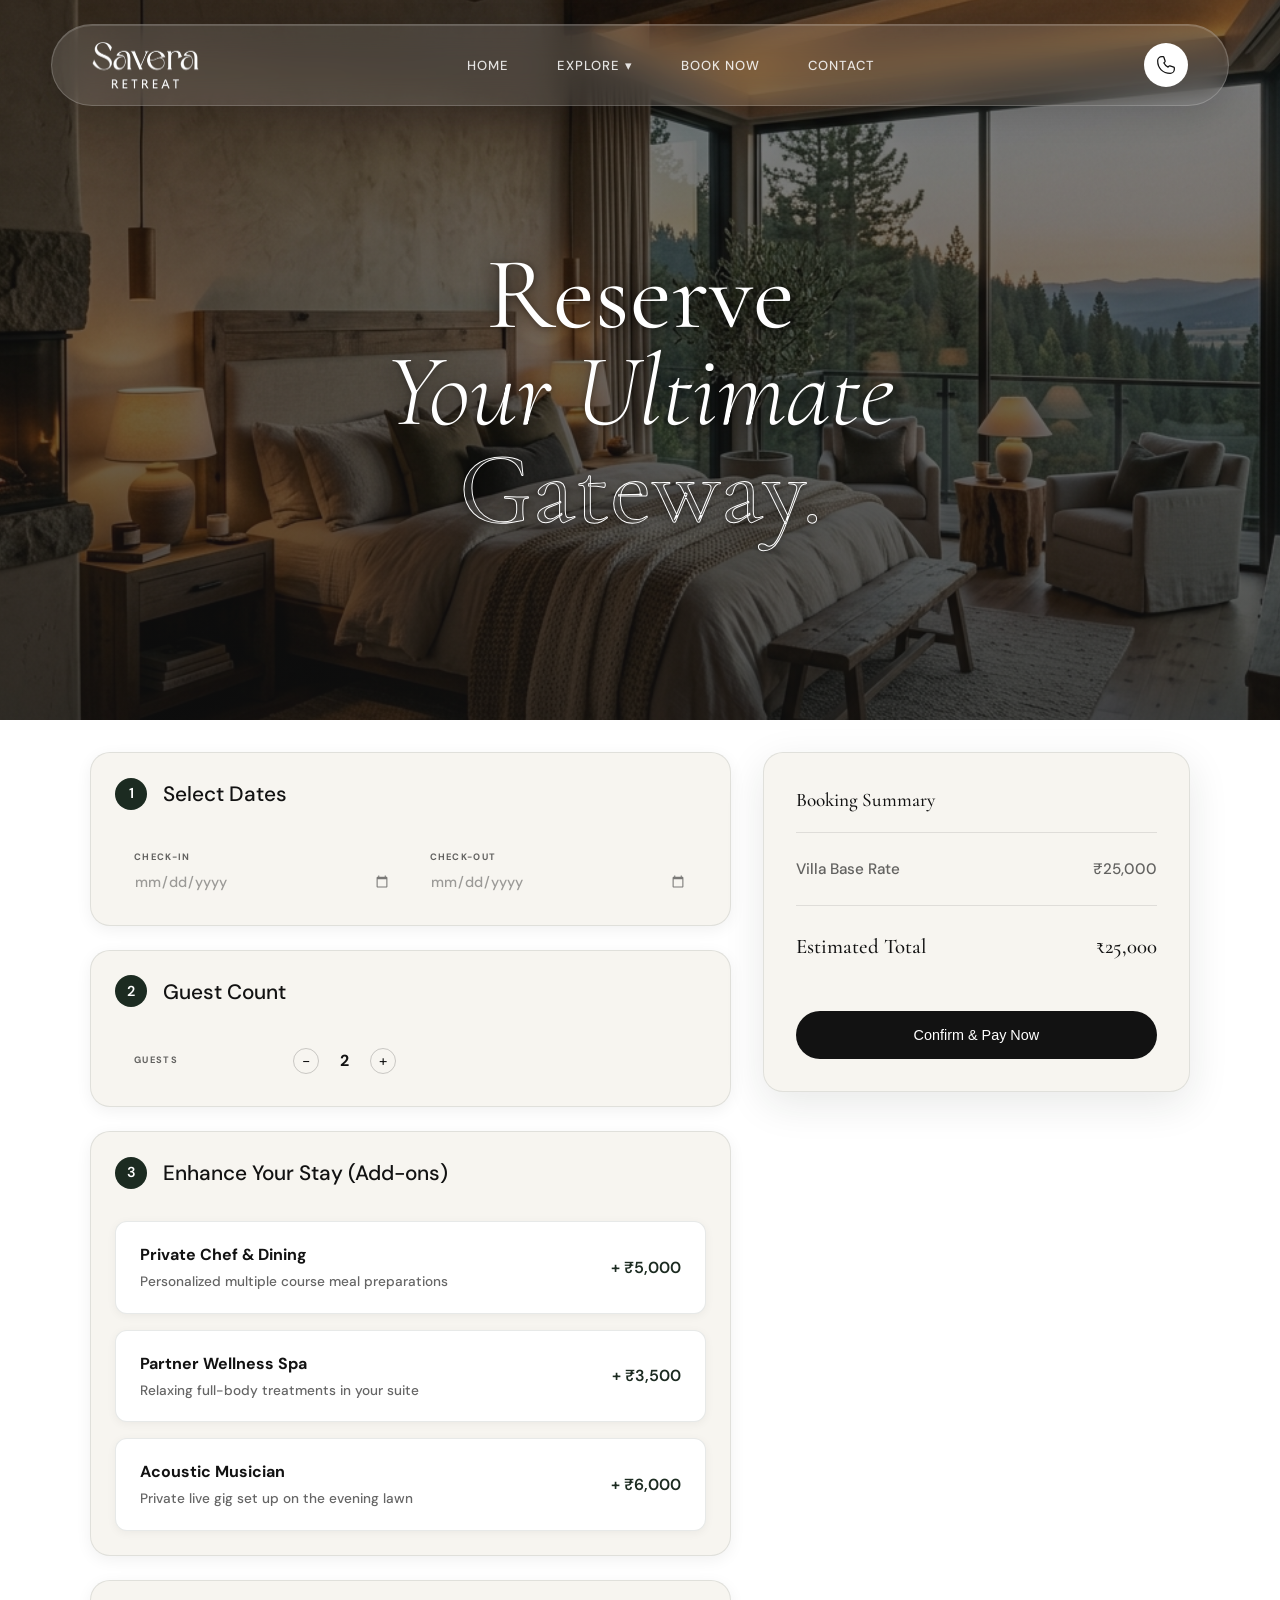
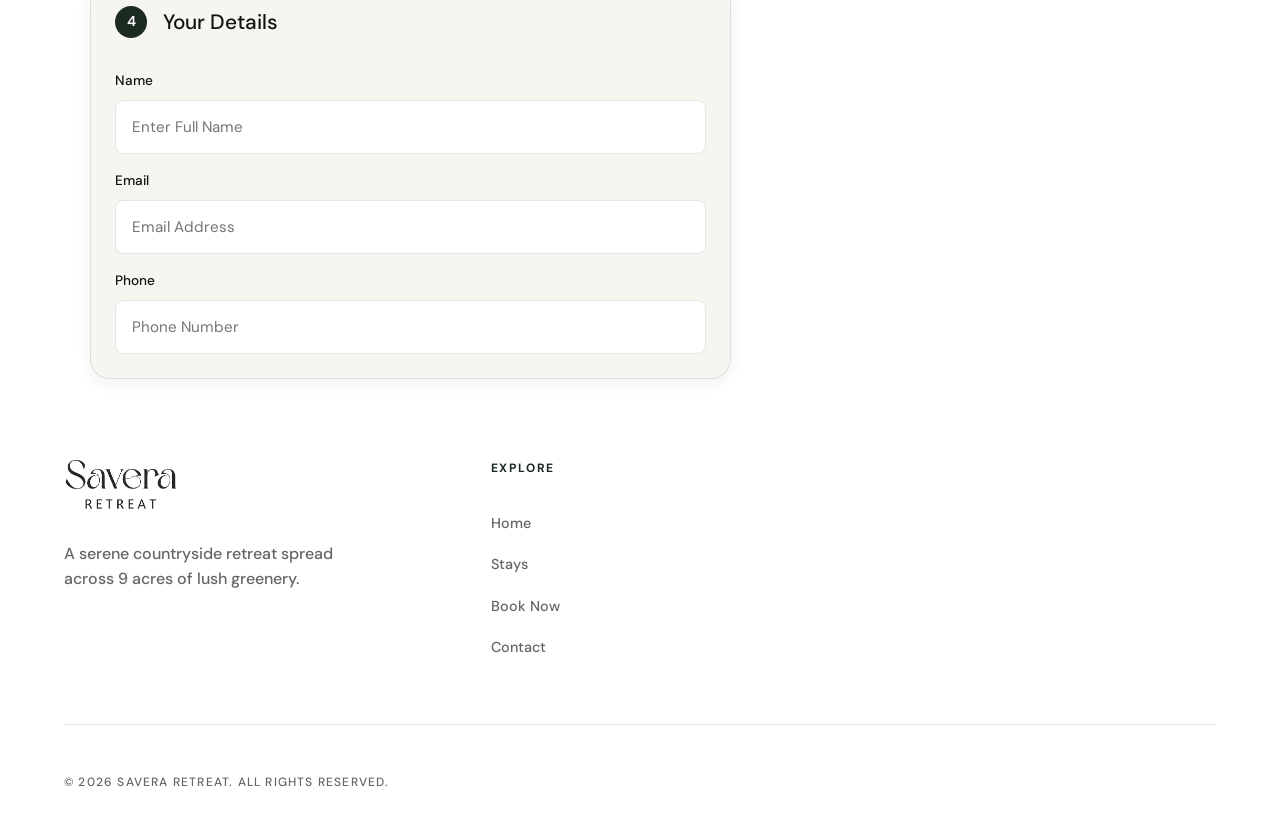
==== commit b9a08ce0: "Update pages and styles" ====
--- a/booking.html
+++ b/booking.html
@@ -158,15 +158,15 @@
           <div class="inquiry-form" style="grid-template-columns: 1fr; gap: 1rem;">
             <div class="form-group">
               <label for="u-name">Name</label>
-              <input type="text" id="u-name" required placeholder="Full Name" />
+              <input type="text" id="u-name" required placeholder="Enter Full Name" />
             </div>
             <div class="form-group">
               <label for="u-email">Email</label>
-              <input type="email" id="u-email" required placeholder="hello@domain.com" />
+              <input type="email" id="u-email" required placeholder="Email Address" />
             </div>
             <div class="form-group">
               <label for="u-phone">Phone</label>
-              <input type="tel" id="u-phone" required placeholder="+91 XXXXX XXXXX" />
+              <input type="tel" id="u-phone" required placeholder="Phone Number" />
             </div>
           </div>
         </div>
--- a/styles.css
+++ b/styles.css
@@ -423,7 +423,8 @@
   color: var(--primary-white);
   text-align: center;
   padding: 8rem 5% 3rem; /* Increased top padding for navbar */
-  overflow: hidden;
+  /* Remove overflow: hidden to allow booking-strip to float over next section */
+  z-index: 10;
 }
 
 .hero-visuals {
@@ -433,6 +434,7 @@
   width: 100%;
   height: 100%;
   z-index: 1;
+  overflow: hidden; /* Ken Burns stays here, booking-strip outside can still float */
 }
 
 /* ═══════════════════════════════════════════
@@ -598,7 +600,7 @@
 /* ── Hero Progress Bars ─────────────────────── */
 .hero-progress {
   position: absolute;
-  bottom: 0;
+  bottom: 80px; /* Moved up to sit elegantly above the floating booking strip */
   left: 0;
   width: 100%;
   display: flex;
@@ -664,6 +666,12 @@
   align-items: center;
   justify-content: space-between;
   gap: 1rem;
+  transition: transform 0.4s cubic-bezier(0.16, 1, 0.3, 1), box-shadow 0.4s cubic-bezier(0.16, 1, 0.3, 1);
+}
+
+.booking-inner:hover {
+  transform: translateY(-4px);
+  box-shadow: 0 35px 80px rgba(0, 0, 0, 0.22);
 }
 
 .booking-label {
@@ -861,7 +869,7 @@
    ABOUT SECTION
    ═══════════════════════════════════════════ */
 .about {
-  padding: 5rem 5% 0;
+  padding: 8rem 5% 0; /* Increased top padding to give breathing room for the floating booking strip */
   background-color: var(--bg-off-white);
   position: relative;
   overflow: hidden;
@@ -987,6 +995,8 @@
 .about-col-text {
   display: flex;
   flex-direction: column;
+  align-items: center;
+  text-align: center;
   gap: 0;
   padding: 0 1rem;
 }
